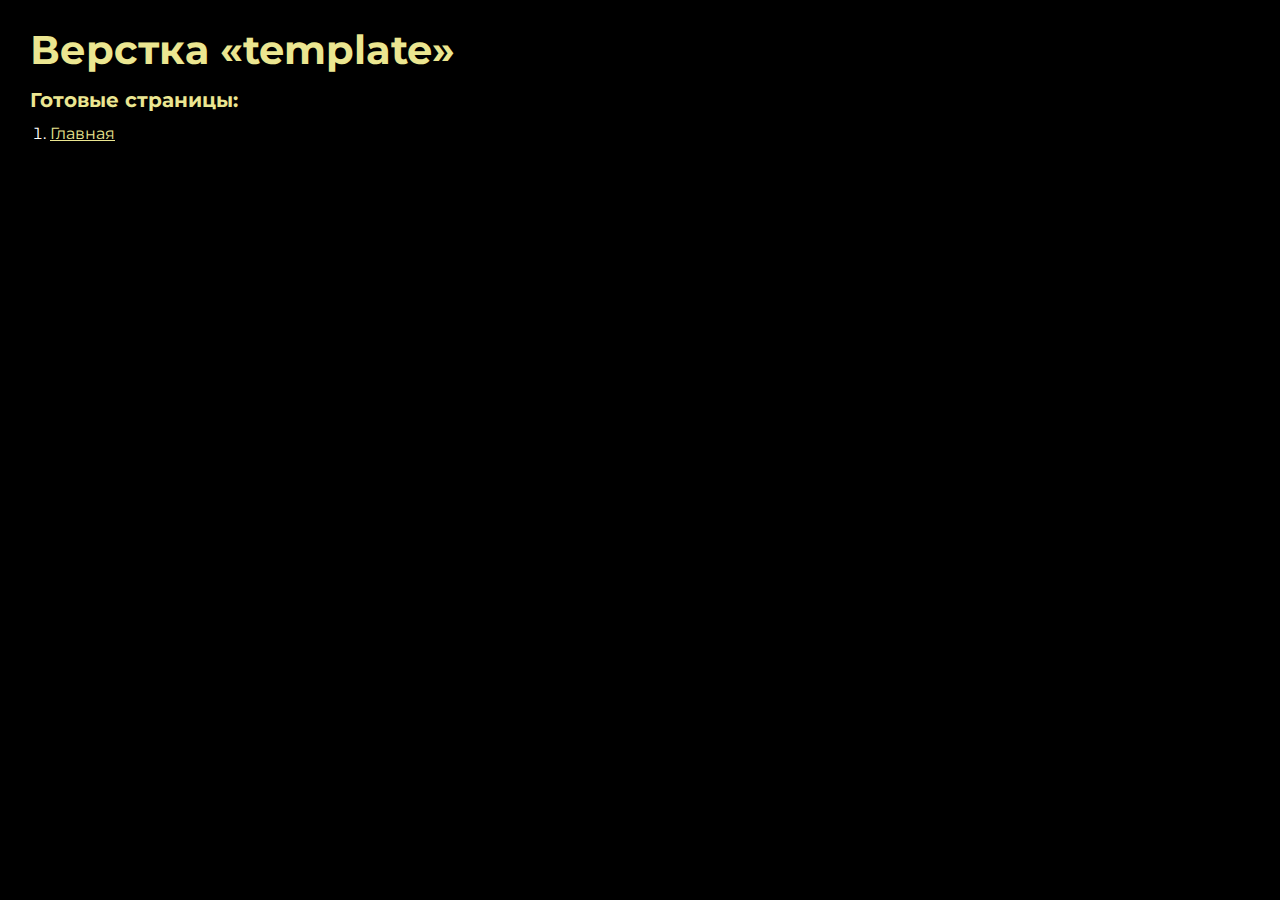
==== index.html @ 788eba3e "first commit" ====
<!DOCTYPE html>
<html>

<head>
	<meta charset="UTF-8">
	<meta name="viewport" content="width=device-width, initial-scale=1.0">
	<title>«template»</title>
</head>

<body>
	<div class="rootpage">
		<h1>Верстка «template»</h1>
		<h2>Готовые страницы:</h2>
		<ol class="rootpage__list">
			<li><a target="_blank" href="home.html">Главная</a></li>
		</ol>
	</div>
</body>
<style>
	@charset "UTF-8";
	@import url("https://fonts.googleapis.com/css?family=Montserrat:regular,700&display=swap");

	*,
	*::before,
	*::after {
		padding: 0px;
		margin: 0px;
		border: 0px;
		box-sizing: border-box;
	}

	html,
	body {
		height: 100%;
		margin: 0;
		padding: 0;
		min-width: 320px;
		width: 100%;
		color: #fff;
		background-color: #000;
	}

	body {
		font-family: Montserrat;
		font-size: 100%;
		line-height: 1;
		font-size: 1rem;
	}

	a {
		text-decoration: underline;
		color: #ebe691
	}

	a:visited {
		text-decoration: underline;
		color: #aaa768;
	}

	a:hover {
		text-decoration: none;
	}

	ul li {
		list-style: none;
	}

	img {
		vertical-align: top;
	}

	.wrapper {
		width: 100%;
		min-height: 100%;
		overflow: hidden;
	}

	.rootpage {
		padding: 30px;
		display: flex;
		flex-direction: column;
		align-items: flex-start;
	}

	@media (max-width: 767px) {
		.rootpage {
			padding: 30px 15px;
		}
	}

	h1 {
		color: #ebe691;
		font-size: 2.5rem;
		margin: 0px 0px 1.25rem 0px;
	}

	@media (max-width: 767px) {
		h1 {
			font-size: 1.85rem;
			margin: 0px 0px 1.25rem 0px;
		}
	}

	h2 {
		color: #ebe691;
		font-size: 1.25rem;
		margin: 0px 0px 1rem 0px;
	}

	@media (max-width: 767px) {
		h2 {
			font-size: 1.125rem;
			margin: 0px 0px 1rem 0px;
		}
	}

	.rootpage__info {
		line-height: 140%;
		margin: 0px 0px 1.5rem 0px;
	}

	.rootpage__list {
		margin: 0px 0px 2.25rem 1.25rem;
	}

	.rootpage__list li:not(:last-child) {
		margin: 0px 0px 15px 0px;
	}

	.rootpage__contacts,
	.rootpage__tnx {
		border-radius: 200px;
		padding: 20px 65px;
		line-height: 140%;
	}

	@media (max-width: 767px) {

		.rootpage__contacts,
		.rootpage__tnx {
			border-radius: 40px;
			padding: 20px;
		}
	}

	.rootpage__contacts {
		background: #32b5a4;

	}

	.rootpage__contacts a {
		color: #ebe691;
	}

	.rootpage__tnx {
		background: #c22d63;
		margin: 0px 0px 1rem 0px;
	}
</style>

</html>
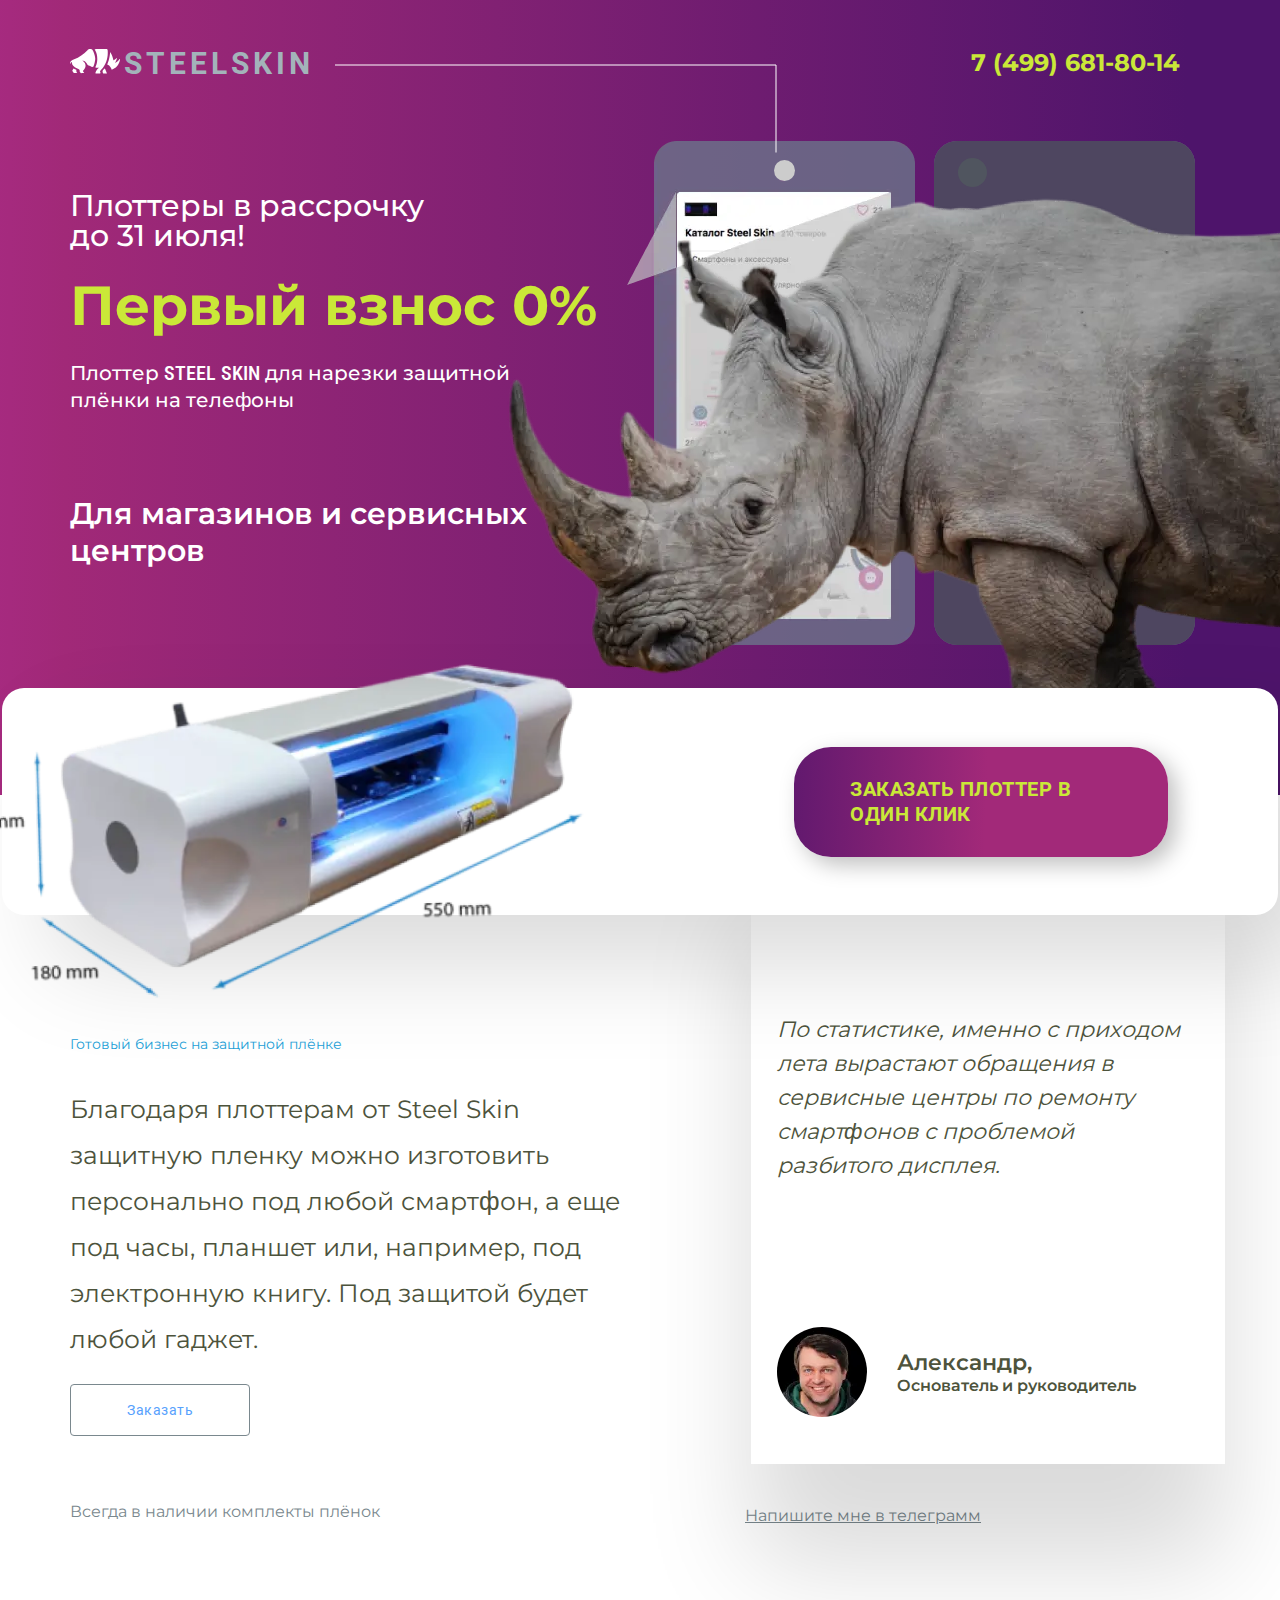
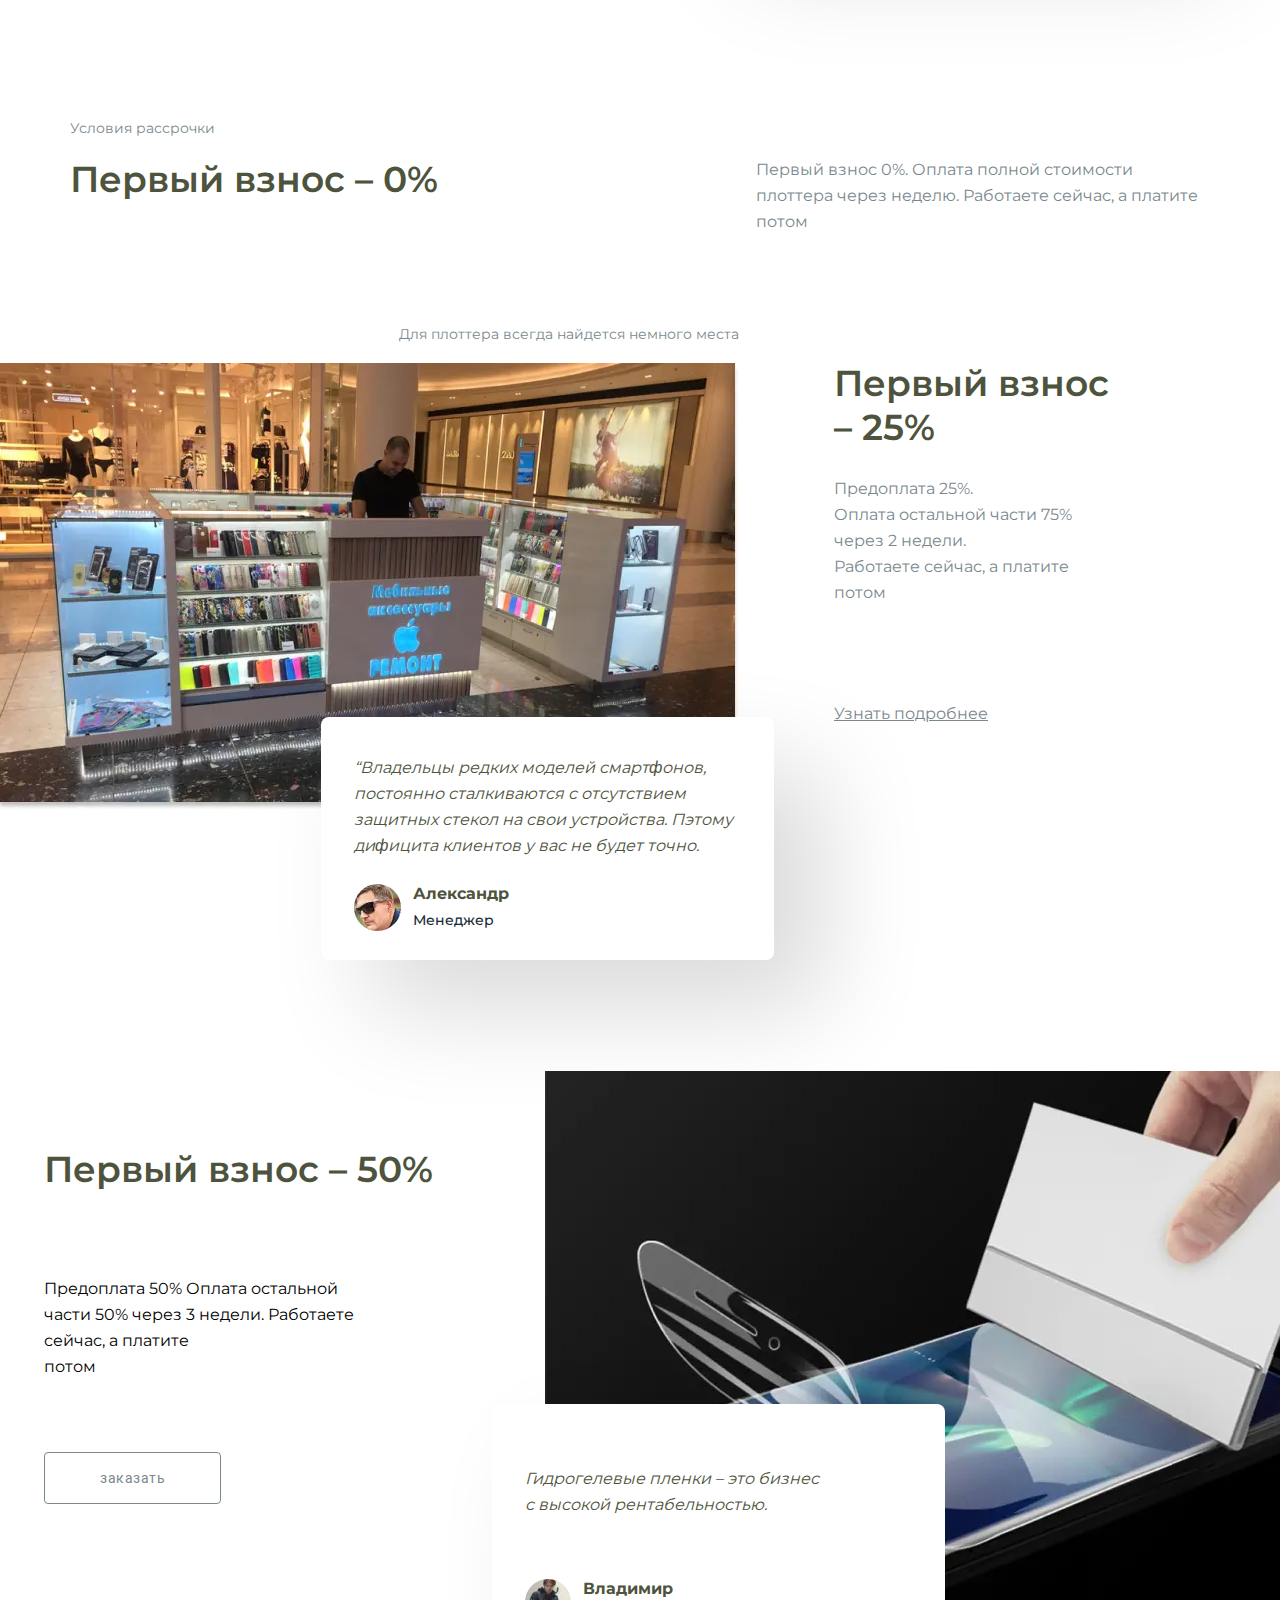
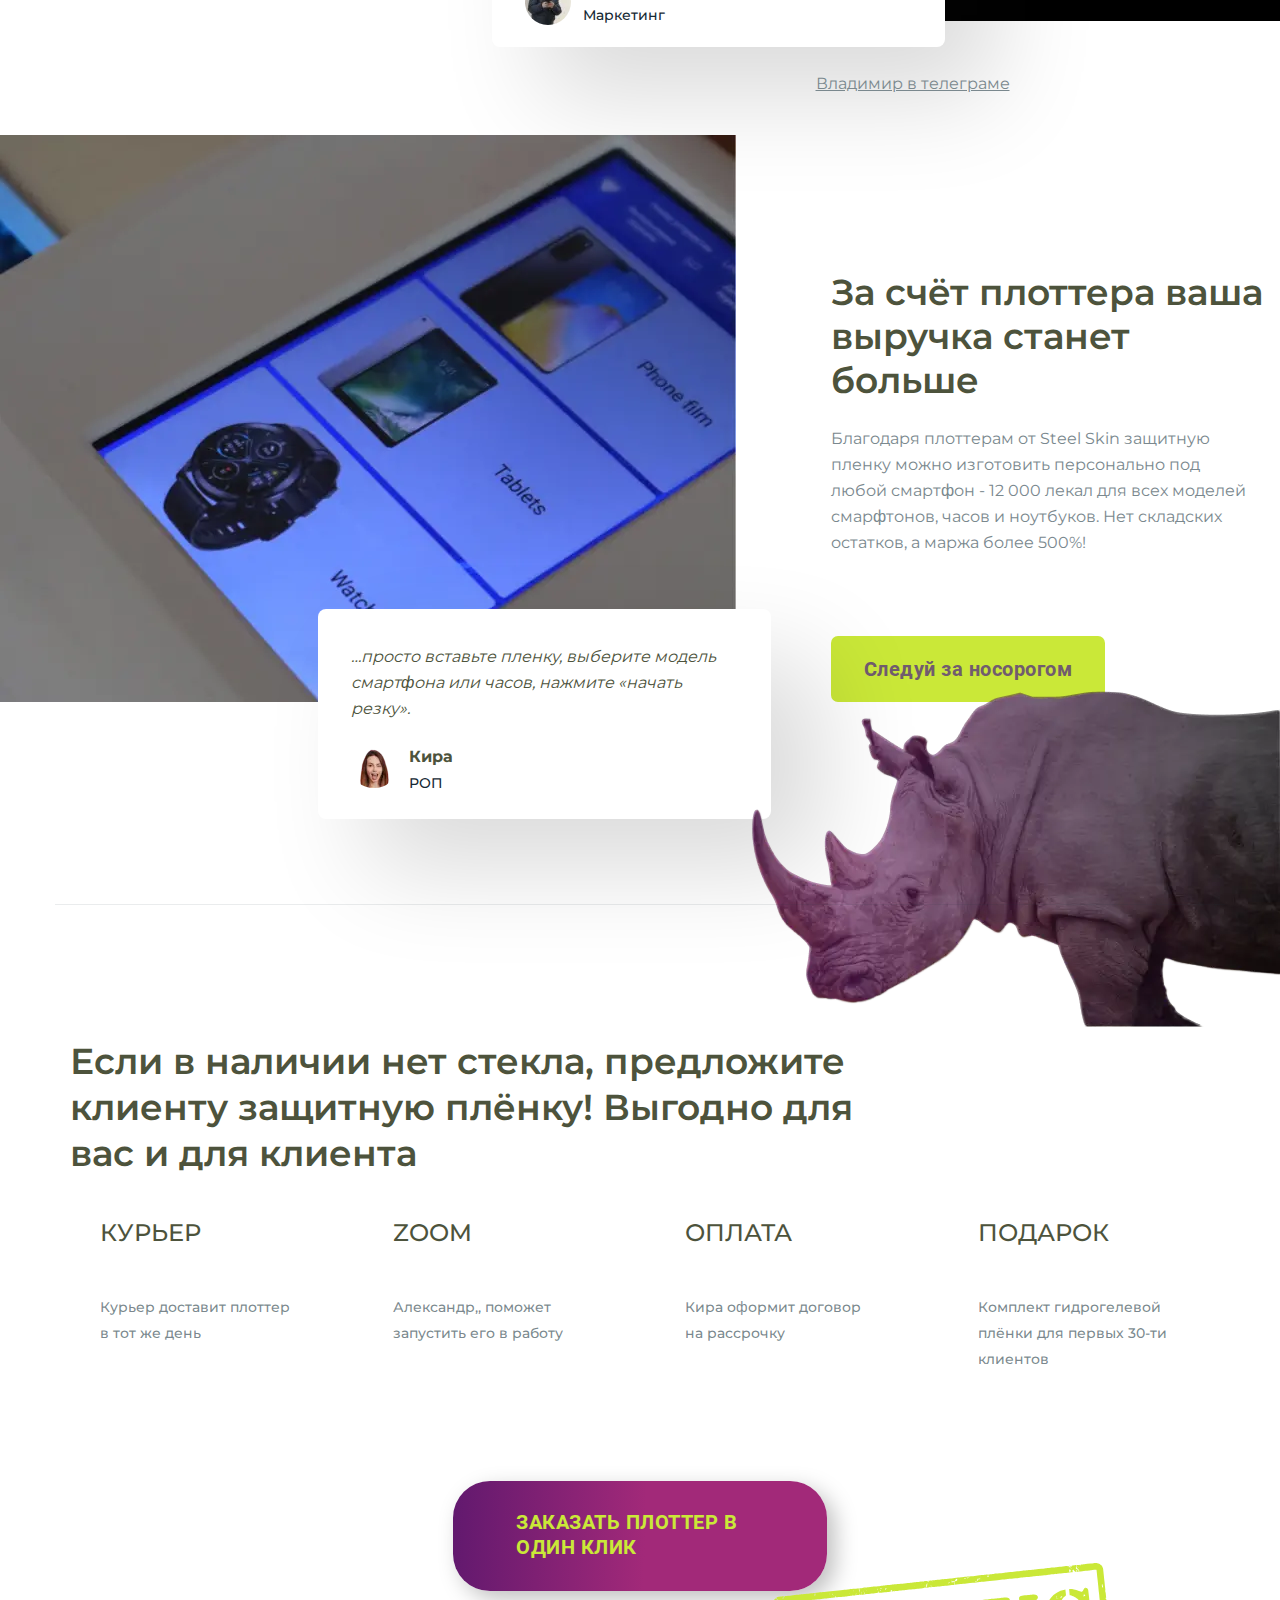
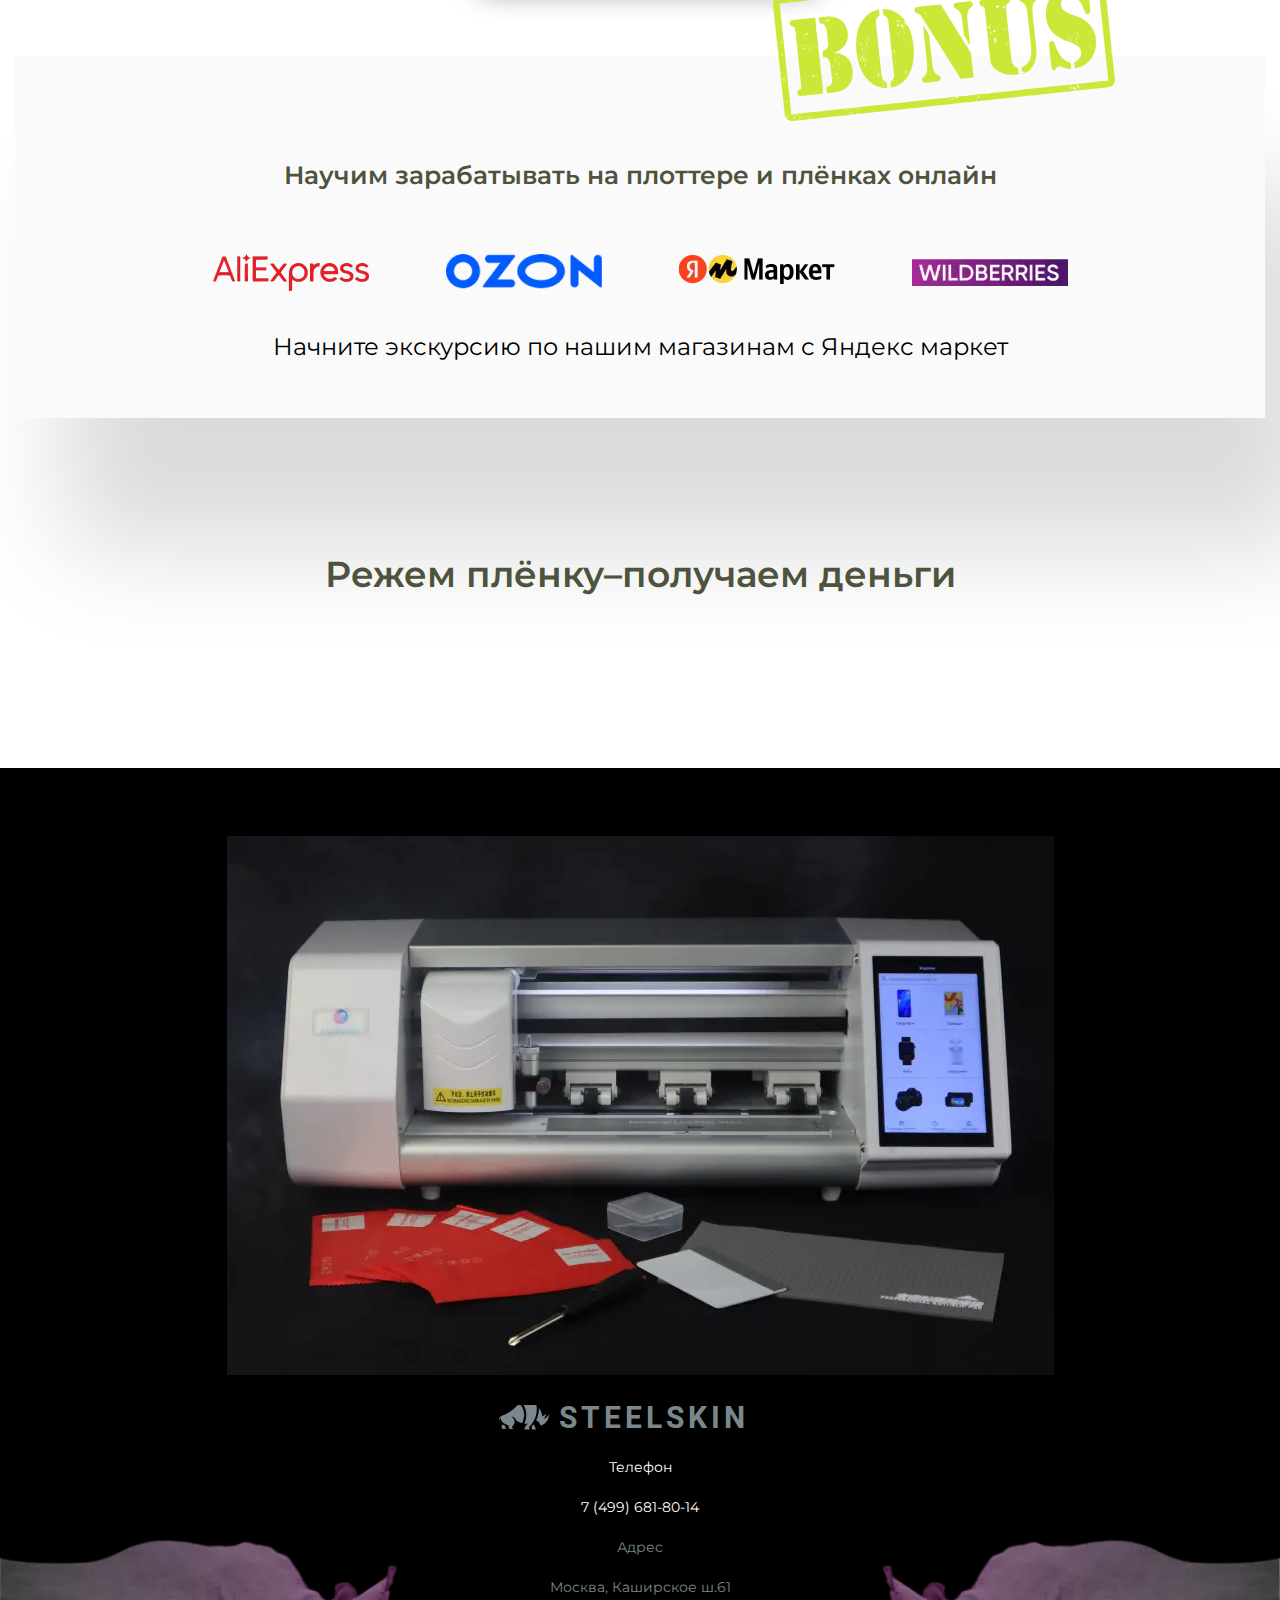
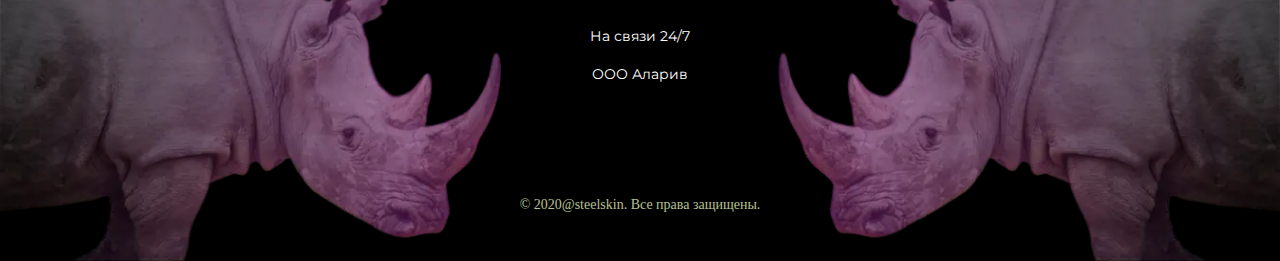
==== commit 066c31d2: "Rename home.html to index.html" ====
--- a/index.html
+++ b/index.html
@@ -1,161 +1,284 @@
 <!DOCTYPE html>
-<html>
+<html lang="ru">
 
 <head>
+	<title>Главная</title>
 	<meta charset="UTF-8">
+	<meta name="format-detection" content="telephone=no">
+	<!-- <style>body{opacity: 0;}</style> -->
+	<link rel="stylesheet" href="css/style.min.css?_v=20220704131139">
+	<!-- <meta name="robots" content="noindex, nofollow"> -->
 	<meta name="viewport" content="width=device-width, initial-scale=1.0">
-	<title>«template»</title>
 </head>
 
 <body>
-	<div class="rootpage">
-		<h1>Верстка «template»</h1>
-		<h2>Готовые страницы:</h2>
-		<ol class="rootpage__list">
-			<li><a target="_blank" href="home.html">Главная</a></li>
-		</ol>
+	<div class="wrapper">
+		<header class="header">
+			<div class="header__container">
+				<a href="#" class="header__logo logo">
+					<svg width="50" height="25" viewBox="0 0 50 25" fill="none" xmlns="http://www.w3.org/2000/svg">
+						<path fill-rule="evenodd" clip-rule="evenodd" d="M18.6328 0.158536C18.3438 0.265656 17.4819 1.08506 16.7175 1.97986C14.0573 5.0939 9.04475 8.41403 4.17051 10.291C1.48203 11.3261 0.621001 12.0445 0.201837 13.6009C-0.202482 15.102 0.00913739 15.2403 0.760431 13.9668C1.54549 12.6362 1.97048 12.6575 1.97193 14.0271C1.97397 16.1648 3.49606 17.7294 7.27028 19.473C9.45547 20.4828 9.9637 20.9814 9.647 21.8063C9.40598 22.4345 10.6754 24.3609 11.1985 24.1601C11.4325 24.0704 12.2077 23.9968 12.9208 23.9968H14.2173L13.5249 22.9774L12.8321 21.958L13.9021 20.8332C16.3461 18.2644 16.0372 14.3528 13.2303 12.3195C11.8828 11.3432 12.4618 11.1773 14.1714 12.0494C15.3727 12.6621 16.7137 14.0832 17.1337 15.1882C17.3087 15.6484 18.0868 16.1983 19.5067 16.8646C22.9092 18.462 23.0259 18.4606 23.7324 16.8127C24.4694 15.0942 25.2612 11.3624 25.2475 9.67298C25.2259 7.03399 23.7487 2.49305 22.3072 0.634753C21.8869 0.0933328 19.608 -0.20212 18.6328 0.158536ZM30.4244 0.0610221C27.2627 0.104394 24.6755 0.186189 24.6755 0.24266C24.6755 0.299131 25.0033 0.932243 25.4041 1.64919C27.6548 5.67579 27.9124 12.447 25.9758 16.6765C25.1005 18.5887 25.2713 18.8128 27.5139 18.6932C28.3548 18.6483 29.0409 18.6772 29.0386 18.7572C29.0363 18.8372 28.5746 19.2008 28.0125 19.565C27.3349 20.0039 26.7573 20.7541 26.2983 21.7921C24.9712 24.7932 24.8513 24.5789 27.8579 24.5789C30.7112 24.5789 30.7933 24.5225 30.2026 22.9686C29.9363 22.2683 30.0463 22.0427 31.3481 20.6184C35.5257 16.0472 37.7744 10.1166 37.7744 3.66875C37.7744 0.768654 37.6478 0.380344 36.61 0.100028C36.3699 0.0351156 33.5862 0.0176502 30.4244 0.0610221ZM39.9785 4.67358C39.676 7.61093 38.9198 10.9558 38.048 13.2111C37.5869 14.4034 37.2388 15.4018 37.2737 15.4301C37.3089 15.4583 37.7587 15.6953 38.2727 15.9567C39.4216 16.5409 40.6422 18.0315 41.2549 19.5984L41.7157 20.7768L43.2058 20.0863C44.9462 19.28 46.7972 17.6857 47.9676 15.9843C48.8776 14.6616 50 11.6236 50 10.4828C50 9.81445 49.8955 9.87034 48.6482 11.2035C47.2548 12.6933 45.4355 13.9985 45.1499 13.7133C45.0608 13.6242 45.28 13.1413 45.6369 12.64C46.3181 11.6835 47.1974 9.16271 46.9398 8.90481C46.8571 8.82214 46.3655 9.15543 45.8477 9.64562C44.9919 10.4557 43.8683 11.189 43.4829 11.189C43.3996 11.189 43.2404 10.6979 43.1292 10.0974C42.8084 8.3663 41.9838 6.16365 41.0325 4.49834L40.1546 2.96112L39.9785 4.67358ZM2.90574 20.5809L2.2406 21.795L3.05623 22.9552C3.85613 24.0934 3.90183 24.1138 5.46817 24.0311C6.34638 23.9845 7.11193 23.9001 7.16928 23.8431C7.22691 23.786 6.98531 23.334 6.63281 22.8388C6.13156 22.135 6.06577 21.8494 6.33066 21.5304C6.60311 21.2017 6.48086 21.0251 5.70278 20.6242C5.17097 20.3503 4.47382 19.9556 4.15333 19.7466C3.62152 19.4002 3.51236 19.4733 2.90574 20.5809ZM33.599 20.6129C32.4408 22.0264 32.3762 22.2904 32.8544 23.6623C33.1679 24.5618 33.209 24.5789 35.0376 24.5789C36.0625 24.5789 36.9011 24.5105 36.9011 24.4267C36.9011 24.1732 35.0687 19.7929 34.8589 19.5449C34.7514 19.418 34.1844 19.8983 33.599 20.6129Z" fill="#ffffff" />
+					</svg>
+					<span>STEELSKIN</span>
+				</a>
+				<div class="line-decor"><img src="img/home/firstscreen/line-decor.svg" alt=""></div>
+				<a href="tel:74996818014" class="header__phone">7 (499) 681-80-14</a>
+			</div>
+		</header>
+
+		<main class="page">
+
+			<div class="firstscreen">
+				<div class="firstscreen__container">
+					<div class="firstscreen__info">
+						<div class="firstscreen__suptitle">Плоттеры в рассрочку до 31 июля!</div>
+						<div class="firstscreen__title">Первый взнос 0% </div>
+						<div class="firstscreen__subtitle">Плоттер <span>STEEL SKIN</span> для нарезки защитной плёнки на теле<span class="f-fix-macbook">ф</span>оны</div>
+						<div class="firstscreen__for">Для магазинов и сервисных центров </div>
+					</div>
+					<div class="firstscreen__media">
+						<div class="firstscreen__images">
+							<div class="firstscreen__image"><picture><source srcset="img/home/firstscreen/firstscreen-1.webp" type="image/webp"><img src="img/home/firstscreen/firstscreen-1.png" alt=""></picture></div>
+							<div class="firstscreen__image"><img src="img/home/firstscreen/firstscreen-2.svg" alt=""></div>
+						</div>
+					</div>
+				</div>
+				<div class="firstscreen__plotter firstscreen-plotter">
+					<div class="firstscreen-plotter__container">
+						<div class="firstscreen-plotter__img"><picture><source srcset="img/home/firstscreen/plotter.webp" type="image/webp"><img src="img/home/firstscreen/plotter.png" alt=""></picture></div>
+						<a data-popup="#popup-form" href="#" class="firstscreen-plotter__order"><span>ЗАКАЗАТЬ ПЛОТТЕР В ОДИН КЛИК</span></a>
+					</div>
+				</div>
+				<div class="firstscreen__rhinoceros"><picture><source srcset="img/home/firstscreen/rhinoceros.webp" type="image/webp"><img src="img/home/firstscreen/rhinoceros.png" alt=""></picture></div>
+			</div>
+
+			<div class="strategy">
+				<div class="strategy__container">
+					<div class="strategy__info">
+						<div class="strategy__ready">Готовый бизнес на защитной плёнке</div>
+						<p class="strategy__text">
+							Благодаря плоттерам от Steel Skin защитную пленку можно изготовить персонально под любой смарт<span class="f-fix-macbook">ф</span>он, а еще под часы, планшет или, например, под электронную книгу. Под защитой будет любой гаджет.
+						</p>
+						<a data-popup="#popup-form" href="#" class="strategy__order-link">Заказать</a>
+					</div>
+					<div class="strategy__founder">
+						<div class="strategy__founder-wrapper">
+							<p class="strategy__quote">
+								По статистике, именно с приходом лета вырастают обращения в сервисные центры по ремонту смарт<span class="f-fix-macbook f-fix-macbook_italic">ф</span>онов с проблемой разбитого дисплея.
+							</p>
+							<div class="strategy__author">
+								<div class="strategy__author-picture"><picture><source srcset="img/home/strategy/author.webp" type="image/webp"><img src="img/home/strategy/author.png" alt=""></picture></div>
+								<div class="strategy__author-name"><span>Александр, </span><span>Основатель и руководитель</span></div>
+							</div>
+						</div>
+					</div>
+					<div class="strategy__footer">
+						<div class="strategy__always">Всегда в наличии комплекты плёнок</div>
+						<a href="#" class="strategy__telegram-link">Напишите мне в телеграмм</a>
+					</div>
+				</div>
+			</div>
+
+			<div class="condition">
+				<div class="condition__container">
+					<div class="condition__header condition-header">
+						<span class="condition-header__note">Условия рассрочки</span>
+						<div class="condition-header__info">
+							<div class="condition-header__title">Первый взнос – 0%</div>
+							<p class="condition-header__text">
+								Первый взнос 0%. Оплата полной стоимости плоттера через неделю. Работаете сейчас, а платите
+								потом
+							</p>
+						</div>
+					</div>
+				</div>
+				<div class="condition__items">
+					<div class="condition__item condition__item_1">
+						<div class="condition__image">
+							<span class="condition-header__note">Для плоттера всегда найдется немного места</span>
+							<picture><source srcset="img/home/condition/condition-1.webp" type="image/webp"><img src="img/home/condition/condition-1.jpg" alt=""></picture>
+							<div class="condition__review condition-review">
+								<p class="condition-review__text">
+									“Владельцы редких моделей смарт<span class="f-fix-macbook">ф</span>онов, постоянно сталкиваются с отсутствием защитных стекол на свои устройства. Пэтому ди<span class="f-fix-macbook">ф</span>ицита клиентов у вас не будет точно.
+								</p>
+								<div class="condition-review__author review-author">
+
+									<div class="review-author__picture"><picture><source srcset="img/home/condition/profile-picture-1.webp" type="image/webp"><img src="img/home/condition/profile-picture-1.png" alt=""></picture></div>
+									<div class="review-author__info">
+										<div class="review-author__name">Александр</div>
+										<div class="review-author__job-title">Менеджер</div>
+									</div>
+								</div>
+							</div>
+						</div>
+						<div class="condition__info">
+							<div class="condition__title">
+								Первый взнос – 25%
+							</div>
+							<p class="condition__text">
+								Предоплата 25%.<br>
+								Оплата остальной части 75% <br>
+								через 2 недели. <br>
+								Работаете сейчас, а платите <br>
+								потом
+							</p>
+							<a href="#" class="condition__more-link condition__link">Узнать подробнее</a>
+
+						</div>
+					</div>
+					<div class="condition__item condition__item_2">
+						<div class="condition__image">
+							<picture><source srcset="img/home/condition/condition-2.webp" type="image/webp"><img src="img/home/condition/condition-2.jpg" alt=""></picture>
+							<div class="condition__review condition-review">
+								<p class="condition-review__text">
+									Гидрогелевые пленки – это бизнес с высокой рентабельностью.
+								</p>
+								<div class="condition-review__author review-author">
+									<div class="review-author__picture"><picture><source srcset="img/home/condition/profile-picture-2.webp" type="image/webp"><img src="img/home/condition/profile-picture-2.png" alt=""></picture></div>
+									<div class="review-author__info">
+										<div class="review-author__name">Владимир</div>
+										<div class="review-author__job-title">Маркетинг</div>
+									</div>
+								</div>
+							</div>
+							<a href="#" class="condition__telegram-link condition__link">Владимир в телеграме</a>
+						</div>
+						<div class="condition__info">
+							<div class="condition__title">
+								Первый взнос – 50%
+							</div>
+							<p class="condition__text">
+								Предоплата 50% Оплата остальной <br> части 50% через 3 недели. Работаете <br>
+								сейчас, а платите<br>
+								потом
+							</p>
+							<a data-popup="#popup-form" href="#" class="condition__buy-link">заказать</a>
+						</div>
+					</div>
+					<div class="condition__item condition__item_3">
+						<div class="condition__image">
+							<picture><source srcset="img/home/condition/condition-3.webp" type="image/webp"><img src="img/home/condition/condition-3.jpg" alt=""></picture>
+							<div class="condition__review condition-review">
+								<p class="condition-review__text">
+									…просто вставьте пленку, выберите модель смарт<span class="f-fix-macbook">ф</span>она или часов, нажмите «начать резку».
+								</p>
+								<div class="condition-review__author review-author">
+									<div class="review-author__picture"><picture><source srcset="img/home/condition/profile-picture-3.webp" type="image/webp"><img src="img/home/condition/profile-picture-3.png" alt=""></picture></div>
+									<div class="review-author__info">
+										<div class="review-author__name">Кира</div>
+										<div class="review-author__job-title">РОП</div>
+									</div>
+								</div>
+							</div>
+						</div>
+						<div class="condition__info">
+							<div class="condition__title">
+								За счёт плоттера ваша выручка станет больше
+							</div>
+							<p class="condition__text">
+								Благодаря плоттерам от Steel Skin защитную пленку можно изготовить персонально под любой смарт<span class="f-fix-macbook">ф</span>он - 12 000 лекал для всех моделей
+								смар<span class="f-fix-macbook">ф</span>тонов, часов и ноутбуков. Нет складских остатков, а маржа более 500%!
+							</p>
+							<a href="#" class="condition__follow-link">Следуй за носорогом</a>
+						</div>
+						<div class="condition__rhinoceros">
+							<picture><source srcset="img/home/common/rhinoceros-purple.webp" type="image/webp"><img src="img/home/common/rhinoceros-purple.png" alt=""></picture>
+						</div>
+					</div>
+				</div>
+			</div>
+
+			<div class="steps">
+				<div class="steps__container">
+					<div class="steps__title">Если в наличии нет стекла, предложите клиенту защитную плёнку! Выгодно для вас и для клиента</div>
+					<div class="steps__items">
+						<div class="steps__item step-item">
+							<div class="step-item__title">КУрьер</div>
+							<div class="step-item__subtitle">Курьер доставит плоттер в тот же день</div>
+						</div>
+						<div class="steps__item step-item">
+							<div class="step-item__title">ZOOM</div>
+							<div class="step-item__subtitle">Александр,, поможет запустить его в работу</div>
+						</div>
+						<div class="steps__item step-item">
+							<div class="step-item__title">Оплата</div>
+							<div class="step-item__subtitle">Кира о<span class="f-fix-macbook">ф</span>ормит договор на рассрочку</div>
+						</div>
+						<div class="steps__item step-item">
+							<div class="step-item__title">Подарок</div>
+							<div class="step-item__subtitle">Комплект гидрогелевой плёнки для первых 30-ти клиентов</div>
+						</div>
+					</div>
+					<button data-popup="#popup-form" class="steps__order-button"><span>ЗАКАЗАТЬ ПЛОТТЕР В ОДИН КЛИК</span></button>
+				</div>
+			</div>
+
+			<div class="teach">
+				<div class="teach__container">
+					<div class="teach__content">
+						<div class="teach__title">Научим зарабатывать на плоттере и плёнках онлайн</div>
+						<div class="teach__images">
+							<a href="https://www.wildberries.ru/catalog/47122877/detail.aspx?targetUrl=XS" target="_blank" class="teach__img"><picture><source srcset="img/home/teach/aliexpress.webp" type="image/webp"><img src="img/home/teach/aliexpress.png" alt=""></picture></a>
+							<a href="https://aliexpress.ru/item/1005003342138492.html?spm=a2g2w.productlist.0.0.33a24b285NwJ5M&sku_id=12000025343377090" target="_blank" class="teach__img"><picture><source srcset="img/home/teach/ozon.webp" type="image/webp"><img src="img/home/teach/ozon.png" alt=""></picture></a>
+							<a href="https://www.ozon.ru/product/zashchitnaya-gidrogelevaya-plenka-dlya-redmi-9a-glyantsevaya-steel-skin-na-ekran-523049677/?asb=ofVAT86GLqYBGQHp0TXyX5Qv1mGJVF2qowDDZ3xFRVU%3D&asb2=7Q0TRANj-7Rl8ERkAKY3p6grJKj9yC-VjXENL8gRZWon2qiuufqd4bq1fbmzqTtZ&keywords=steel+skin&sh=Iu_D3IVlyQ" target="_blank" class="teach__img"><picture><source srcset="img/home/teach/yandex-market.webp" type="image/webp"><img src="img/home/teach/yandex-market.png" alt=""></picture></a>
+							<a href="https://market.yandex.ru/product--plotter-steel-skin-cut8-dlia-narezki-zashchitnoi-gidrogelevoi-plenki-dlia-smartfonov-planshetov-fotoapparatov-igrovykh-konsolei-i-mnogikh-drugikh-gadzhetov/1432005985?nid=27002570&show-uid=16567074371995882259216007&context=search&text=steel skin&sku=101439852904&cpc=bdbmjKUvcNGhHQX0__TfI0kr6fz7DOPerUygzs7PaQNgwo_CpQ3tvcb_UEtpfKLOMZ_huT9EbZsLz5kbJMih2aE4f3hjGB7wVKDotiUxK4yz6aOvOh7Hr-aSD2YPLJdf4pC59uu_8xNoSzd0ik-eQFgGWsB3xjRi_YQbNbINbZJVBHc6RYnKFQ7Lh1A25NiA&do-waremd5=i3GRksT_oWr5UsEiX75Ncw" target="_blank" class="teach__img"><picture><source srcset="img/home/teach/wildberries.webp" type="image/webp"><img src="img/home/teach/wildberries.png" alt=""></picture></a>
+							</a>
+						</div>
+						<div class="teach__start">Начните экскурсию по нашим магазинам с Яндекс маркет</div>
+						<div class="teach__bonus-img"><img src="img/home/teach/bonus.svg" alt=""></div>
+					</div>
+					<div class="teach__cut-get">Режем плёнку–получаем деньги</div>
+				</div>
+			</div>
+
+
+
+		</main>
+		<footer class="footer">
+			<div class="footer__wrapper">
+				<div class="footer__rhinoceros footer__rhinoceros_1"><picture><source srcset="img/home/common/rhinoceros-purple.webp" type="image/webp"><img src="img/home/common/rhinoceros-purple.png" alt=""></picture></div>
+				<div class="footer__container">
+					<div class="footer__image"><picture><source srcset="img/footer/footer-1.webp" type="image/webp"><img src="img/footer/footer-1.jpg" alt=""></picture></div>
+					<div class="footer__content">
+						<a href="#" class="footer__logo logo">
+							<svg width="50" height="25" viewBox="0 0 50 25" fill="none" xmlns="http://www.w3.org/2000/svg">
+								<path fill-rule="evenodd" clip-rule="evenodd" d="M18.6328 0.158536C18.3438 0.265656 17.4819 1.08506 16.7175 1.97986C14.0573 5.0939 9.04475 8.41403 4.17051 10.291C1.48203 11.3261 0.621001 12.0445 0.201837 13.6009C-0.202482 15.102 0.00913739 15.2403 0.760431 13.9668C1.54549 12.6362 1.97048 12.6575 1.97193 14.0271C1.97397 16.1648 3.49606 17.7294 7.27028 19.473C9.45547 20.4828 9.9637 20.9814 9.647 21.8063C9.40598 22.4345 10.6754 24.3609 11.1985 24.1601C11.4325 24.0704 12.2077 23.9968 12.9208 23.9968H14.2173L13.5249 22.9774L12.8321 21.958L13.9021 20.8332C16.3461 18.2644 16.0372 14.3528 13.2303 12.3195C11.8828 11.3432 12.4618 11.1773 14.1714 12.0494C15.3727 12.6621 16.7137 14.0832 17.1337 15.1882C17.3087 15.6484 18.0868 16.1983 19.5067 16.8646C22.9092 18.462 23.0259 18.4606 23.7324 16.8127C24.4694 15.0942 25.2612 11.3624 25.2475 9.67298C25.2259 7.03399 23.7487 2.49305 22.3072 0.634753C21.8869 0.0933328 19.608 -0.20212 18.6328 0.158536ZM30.4244 0.0610221C27.2627 0.104394 24.6755 0.186189 24.6755 0.24266C24.6755 0.299131 25.0033 0.932243 25.4041 1.64919C27.6548 5.67579 27.9124 12.447 25.9758 16.6765C25.1005 18.5887 25.2713 18.8128 27.5139 18.6932C28.3548 18.6483 29.0409 18.6772 29.0386 18.7572C29.0363 18.8372 28.5746 19.2008 28.0125 19.565C27.3349 20.0039 26.7573 20.7541 26.2983 21.7921C24.9712 24.7932 24.8513 24.5789 27.8579 24.5789C30.7112 24.5789 30.7933 24.5225 30.2026 22.9686C29.9363 22.2683 30.0463 22.0427 31.3481 20.6184C35.5257 16.0472 37.7744 10.1166 37.7744 3.66875C37.7744 0.768654 37.6478 0.380344 36.61 0.100028C36.3699 0.0351156 33.5862 0.0176502 30.4244 0.0610221ZM39.9785 4.67358C39.676 7.61093 38.9198 10.9558 38.048 13.2111C37.5869 14.4034 37.2388 15.4018 37.2737 15.4301C37.3089 15.4583 37.7587 15.6953 38.2727 15.9567C39.4216 16.5409 40.6422 18.0315 41.2549 19.5984L41.7157 20.7768L43.2058 20.0863C44.9462 19.28 46.7972 17.6857 47.9676 15.9843C48.8776 14.6616 50 11.6236 50 10.4828C50 9.81445 49.8955 9.87034 48.6482 11.2035C47.2548 12.6933 45.4355 13.9985 45.1499 13.7133C45.0608 13.6242 45.28 13.1413 45.6369 12.64C46.3181 11.6835 47.1974 9.16271 46.9398 8.90481C46.8571 8.82214 46.3655 9.15543 45.8477 9.64562C44.9919 10.4557 43.8683 11.189 43.4829 11.189C43.3996 11.189 43.2404 10.6979 43.1292 10.0974C42.8084 8.3663 41.9838 6.16365 41.0325 4.49834L40.1546 2.96112L39.9785 4.67358ZM2.90574 20.5809L2.2406 21.795L3.05623 22.9552C3.85613 24.0934 3.90183 24.1138 5.46817 24.0311C6.34638 23.9845 7.11193 23.9001 7.16928 23.8431C7.22691 23.786 6.98531 23.334 6.63281 22.8388C6.13156 22.135 6.06577 21.8494 6.33066 21.5304C6.60311 21.2017 6.48086 21.0251 5.70278 20.6242C5.17097 20.3503 4.47382 19.9556 4.15333 19.7466C3.62152 19.4002 3.51236 19.4733 2.90574 20.5809ZM33.599 20.6129C32.4408 22.0264 32.3762 22.2904 32.8544 23.6623C33.1679 24.5618 33.209 24.5789 35.0376 24.5789C36.0625 24.5789 36.9011 24.5105 36.9011 24.4267C36.9011 24.1732 35.0687 19.7929 34.8589 19.5449C34.7514 19.418 34.1844 19.8983 33.599 20.6129Z" fill="#7A888E" />
+							</svg>
+							<span>STEELSKIN</span>
+						</a>
+						<a href="tel:74996818014" class="footer__phone">Телефон <span>7 (499) 681-80-14</span></a>
+						<a href="#" class="footer__address">Адрес <span>Москва, Каширское ш.61</span></a>
+						<span class="footer__text">На связи 24/7</span>
+						<span class="footer__text">ООО Аларив</span>
+					</div>
+					<span class="footer__copy">© 2020@steelskin. Все права защищены.</span>
+				</div>
+				<div class="footer__rhinoceros footer__rhinoceros_2"><picture><source srcset="img/home/common/rhinoceros-purple.webp" type="image/webp"><img src="img/home/common/rhinoceros-purple.png" alt=""></picture></div>
+			</div>
+		</footer>
+
 	</div>
+	<div id="popup-form" aria-hidden="true" class="popup">
+		<div class="popup__wrapper">
+			<form class="popup__content popup-form">
+				<div class="popup-form__logo logo">
+					<span>STEELSKIN</span>
+					<svg width="51" height="25" viewBox="0 0 50 25" fill="none" xmlns="http://www.w3.org/2000/svg">
+						<path fill-rule="evenodd" clip-rule="evenodd" d="M18.6328 0.158536C18.3438 0.265656 17.4819 1.08506 16.7175 1.97986C14.0573 5.0939 9.04475 8.41403 4.17051 10.291C1.48203 11.3261 0.621001 12.0445 0.201837 13.6009C-0.202482 15.102 0.00913739 15.2403 0.760431 13.9668C1.54549 12.6362 1.97048 12.6575 1.97193 14.0271C1.97397 16.1648 3.49606 17.7294 7.27028 19.473C9.45547 20.4828 9.9637 20.9814 9.647 21.8063C9.40598 22.4345 10.6754 24.3609 11.1985 24.1601C11.4325 24.0704 12.2077 23.9968 12.9208 23.9968H14.2173L13.5249 22.9774L12.8321 21.958L13.9021 20.8332C16.3461 18.2644 16.0372 14.3528 13.2303 12.3195C11.8828 11.3432 12.4618 11.1773 14.1714 12.0494C15.3727 12.6621 16.7137 14.0832 17.1337 15.1882C17.3087 15.6484 18.0868 16.1983 19.5067 16.8646C22.9092 18.462 23.0259 18.4606 23.7324 16.8127C24.4694 15.0942 25.2612 11.3624 25.2475 9.67298C25.2259 7.03399 23.7487 2.49305 22.3072 0.634753C21.8869 0.0933328 19.608 -0.20212 18.6328 0.158536ZM30.4244 0.0610221C27.2627 0.104394 24.6755 0.186189 24.6755 0.24266C24.6755 0.299131 25.0033 0.932243 25.4041 1.64919C27.6548 5.67579 27.9124 12.447 25.9758 16.6765C25.1005 18.5887 25.2713 18.8128 27.5139 18.6932C28.3548 18.6483 29.0409 18.6772 29.0386 18.7572C29.0363 18.8372 28.5746 19.2008 28.0125 19.565C27.3349 20.0039 26.7573 20.7541 26.2983 21.7921C24.9712 24.7932 24.8513 24.5789 27.8579 24.5789C30.7112 24.5789 30.7933 24.5225 30.2026 22.9686C29.9363 22.2683 30.0463 22.0427 31.3481 20.6184C35.5257 16.0472 37.7744 10.1166 37.7744 3.66875C37.7744 0.768654 37.6478 0.380344 36.61 0.100028C36.3699 0.0351156 33.5862 0.0176502 30.4244 0.0610221ZM39.9785 4.67358C39.676 7.61093 38.9198 10.9558 38.048 13.2111C37.5869 14.4034 37.2388 15.4018 37.2737 15.4301C37.3089 15.4583 37.7587 15.6953 38.2727 15.9567C39.4216 16.5409 40.6422 18.0315 41.2549 19.5984L41.7157 20.7768L43.2058 20.0863C44.9462 19.28 46.7972 17.6857 47.9676 15.9843C48.8776 14.6616 50 11.6236 50 10.4828C50 9.81445 49.8955 9.87034 48.6482 11.2035C47.2548 12.6933 45.4355 13.9985 45.1499 13.7133C45.0608 13.6242 45.28 13.1413 45.6369 12.64C46.3181 11.6835 47.1974 9.16271 46.9398 8.90481C46.8571 8.82214 46.3655 9.15543 45.8477 9.64562C44.9919 10.4557 43.8683 11.189 43.4829 11.189C43.3996 11.189 43.2404 10.6979 43.1292 10.0974C42.8084 8.3663 41.9838 6.16365 41.0325 4.49834L40.1546 2.96112L39.9785 4.67358ZM2.90574 20.5809L2.2406 21.795L3.05623 22.9552C3.85613 24.0934 3.90183 24.1138 5.46817 24.0311C6.34638 23.9845 7.11193 23.9001 7.16928 23.8431C7.22691 23.786 6.98531 23.334 6.63281 22.8388C6.13156 22.135 6.06577 21.8494 6.33066 21.5304C6.60311 21.2017 6.48086 21.0251 5.70278 20.6242C5.17097 20.3503 4.47382 19.9556 4.15333 19.7466C3.62152 19.4002 3.51236 19.4733 2.90574 20.5809ZM33.599 20.6129C32.4408 22.0264 32.3762 22.2904 32.8544 23.6623C33.1679 24.5618 33.209 24.5789 35.0376 24.5789C36.0625 24.5789 36.9011 24.5105 36.9011 24.4267C36.9011 24.1732 35.0687 19.7929 34.8589 19.5449C34.7514 19.418 34.1844 19.8983 33.599 20.6129Z" fill="#ffffff" />
+					</svg>
+				</div>
+				<div class="popup-form__inputs">
+					<div class="popup-form__input"><input type="text" placeholder="Имя"></div>
+					<div class="popup-form__input"><input data-error="Ошибка" data-validate class="phone" type="text" placeholder="тел"></div>
+					<div class="popup-form__input"><input data-error="Ошибка" data-validate data-required="email" type="text" placeholder="e-mail"></div>
+				</div>
+				<button class="popup-form__button">заказать</button>
+				<div class="popup-form__image"><picture><source srcset="img/home/firstscreen/plotter.webp" type="image/webp"><img src="img/home/firstscreen/plotter.png" alt=""></picture></div>
+			</form>
+		</div>
+	</div>
+
+	<script src="js/app.min.js?_v=20220704131139"></script>
 </body>
-<style>
-	@charset "UTF-8";
-	@import url("https://fonts.googleapis.com/css?family=Montserrat:regular,700&display=swap");
-
-	*,
-	*::before,
-	*::after {
-		padding: 0px;
-		margin: 0px;
-		border: 0px;
-		box-sizing: border-box;
-	}
-
-	html,
-	body {
-		height: 100%;
-		margin: 0;
-		padding: 0;
-		min-width: 320px;
-		width: 100%;
-		color: #fff;
-		background-color: #000;
-	}
-
-	body {
-		font-family: Montserrat;
-		font-size: 100%;
-		line-height: 1;
-		font-size: 1rem;
-	}
-
-	a {
-		text-decoration: underline;
-		color: #ebe691
-	}
-
-	a:visited {
-		text-decoration: underline;
-		color: #aaa768;
-	}
-
-	a:hover {
-		text-decoration: none;
-	}
-
-	ul li {
-		list-style: none;
-	}
-
-	img {
-		vertical-align: top;
-	}
-
-	.wrapper {
-		width: 100%;
-		min-height: 100%;
-		overflow: hidden;
-	}
-
-	.rootpage {
-		padding: 30px;
-		display: flex;
-		flex-direction: column;
-		align-items: flex-start;
-	}
-
-	@media (max-width: 767px) {
-		.rootpage {
-			padding: 30px 15px;
-		}
-	}
-
-	h1 {
-		color: #ebe691;
-		font-size: 2.5rem;
-		margin: 0px 0px 1.25rem 0px;
-	}
-
-	@media (max-width: 767px) {
-		h1 {
-			font-size: 1.85rem;
-			margin: 0px 0px 1.25rem 0px;
-		}
-	}
-
-	h2 {
-		color: #ebe691;
-		font-size: 1.25rem;
-		margin: 0px 0px 1rem 0px;
-	}
-
-	@media (max-width: 767px) {
-		h2 {
-			font-size: 1.125rem;
-			margin: 0px 0px 1rem 0px;
-		}
-	}
-
-	.rootpage__info {
-		line-height: 140%;
-		margin: 0px 0px 1.5rem 0px;
-	}
-
-	.rootpage__list {
-		margin: 0px 0px 2.25rem 1.25rem;
-	}
-
-	.rootpage__list li:not(:last-child) {
-		margin: 0px 0px 15px 0px;
-	}
-
-	.rootpage__contacts,
-	.rootpage__tnx {
-		border-radius: 200px;
-		padding: 20px 65px;
-		line-height: 140%;
-	}
-
-	@media (max-width: 767px) {
-
-		.rootpage__contacts,
-		.rootpage__tnx {
-			border-radius: 40px;
-			padding: 20px;
-		}
-	}
-
-	.rootpage__contacts {
-		background: #32b5a4;
-
-	}
-
-	.rootpage__contacts a {
-		color: #ebe691;
-	}
-
-	.rootpage__tnx {
-		background: #c22d63;
-		margin: 0px 0px 1rem 0px;
-	}
-</style>
-
-</html>+
+</html>
--- a/css/style.min.css
+++ b/css/style.min.css
@@ -0,0 +1 @@
+@charset "UTF-8";@font-face{font-family:Montserrat;font-display:swap;src:url(../fonts/Montserrat-Bold.woff2) format("woff2"),url(../fonts/Montserrat-Bold.woff) format("woff");font-weight:700;font-style:normal}@font-face{font-family:Montserrat;font-display:swap;src:url(../fonts/Montserrat-Medium.woff2) format("woff2"),url(../fonts/Montserrat-Medium.woff) format("woff");font-weight:500;font-style:normal}@font-face{font-family:Montserrat;font-display:swap;src:url(../fonts/Montserrat-MediumItalic.woff2) format("woff2"),url(../fonts/Montserrat-MediumItalic.woff) format("woff");font-weight:400;font-style:normal}@font-face{font-family:Montserrat;font-display:swap;src:url(../fonts/Montserrat-Regular.woff2) format("woff2"),url(../fonts/Montserrat-Regular.woff) format("woff");font-weight:400;font-style:normal}@font-face{font-family:Montserrat;font-display:swap;src:url(../fonts/Montserrat-SemiBold.woff2) format("woff2"),url(../fonts/Montserrat-SemiBold.woff) format("woff");font-weight:600;font-style:normal}@font-face{font-family:Roboto;font-display:swap;src:url(../fonts/Roboto-Bold.woff2) format("woff2"),url(../fonts/Roboto-Bold.woff) format("woff");font-weight:700;font-style:normal}@font-face{font-family:robotoCondensed;font-display:swap;src:url(../fonts/roboto-condensed-medium.woff2) format("woff2"),url(../fonts/roboto-condensed-medium.woff) format("woff");font-weight:500;font-style:normal}@font-face{font-family:Roboto;font-display:swap;src:url(../fonts/Roboto-Light.woff2) format("woff2"),url(../fonts/Roboto-Light.woff) format("woff");font-weight:300;font-style:normal}@font-face{font-family:Roboto;font-display:swap;src:url(../fonts/Roboto-Regular.woff2) format("woff2"),url(../fonts/Roboto-Regular.woff) format("woff");font-weight:400;font-style:normal}*{padding:0;margin:0;border:0}*,:after,:before{-webkit-box-sizing:border-box;box-sizing:border-box}body,html{height:100%;min-width:320px}body{color:#4d533c;line-height:1;font-family:Montserrat;font-size:.875rem;-ms-text-size-adjust:100%;-moz-text-size-adjust:100%;-webkit-text-size-adjust:100%;-webkit-font-smoothing:antialiased;-moz-osx-font-smoothing:grayscale}button,input,textarea{font-family:Montserrat;font-size:inherit}button{cursor:pointer;color:inherit;background-color:inherit}a{color:inherit}a:link,a:visited{text-decoration:none}a:hover{text-decoration:none}ul li{list-style:none}img{vertical-align:top}h1,h2,h3,h4,h5,h6{font-weight:inherit;font-size:inherit}body{background-color:#fff;color:#4d533c;font-size:1rem;line-height:1;font-weight:400;padding-right:0!important}.lock body{-ms-touch-action:none;touch-action:none}.wrapper{min-height:100%;display:-webkit-box;display:-ms-flexbox;display:flex;-webkit-box-orient:vertical;-webkit-box-direction:normal;-ms-flex-direction:column;flex-direction:column;overflow:hidden}.wrapper>main{-webkit-box-flex:1;-ms-flex:1 1 auto;flex:1 1 auto}.wrapper>*{min-width:0}[class*=__container]{max-width:71.25rem;-webkit-box-sizing:content-box;box-sizing:content-box;margin:0 auto;padding:0 .9375rem}body::after{content:"";background-color:rgba(0,0,0,.5);position:fixed;width:100%;height:100%;top:0;left:0;opacity:0;-webkit-transition:opacity .8s ease 0s;-o-transition:opacity .8s ease 0s;transition:opacity .8s ease 0s;pointer-events:none;z-index:149}.popup-show body::after{opacity:1}.popup{position:fixed;top:0;left:0;bottom:0;right:0;padding:30px 10px;-webkit-transition:visibility .8s ease 0s;-o-transition:visibility .8s ease 0s;transition:visibility .8s ease 0s;visibility:hidden;pointer-events:none}.popup_show{z-index:150;visibility:visible;overflow:auto;pointer-events:auto}.popup_show .popup__content{visibility:visible;-webkit-transform:scale(1);-ms-transform:scale(1);transform:scale(1)}.popup__wrapper{display:-webkit-box;display:-ms-flexbox;display:flex;-webkit-box-orient:vertical;-webkit-box-direction:normal;-ms-flex-direction:column;flex-direction:column;-webkit-box-align:center;-ms-flex-align:center;align-items:center;min-height:100%;-webkit-box-flex:1;-ms-flex:1 1 auto;flex:1 1 auto;width:100%;display:flex;-webkit-box-pack:center;-ms-flex-pack:center;justify-content:center;align-items:center}.popup__content{visibility:hidden;-webkit-transform:scale(0);-ms-transform:scale(0);transform:scale(0);-webkit-transition:-webkit-transform .3s ease 0s;transition:-webkit-transform .3s ease 0s;-o-transition:transform .3s ease 0s;transition:transform .3s ease 0s;transition:transform .3s ease 0s,-webkit-transform .3s ease 0s;width:100%}.lock .popup__content{visibility:visible}.popup-form{padding:14px 45px 66px;display:-ms-grid;display:grid;-ms-grid-columns:(1fr)[1];grid-template-columns:repeat(1,1fr);-webkit-box-align:center;-ms-flex-align:center;align-items:center;background:#4f146b;border-radius:10px;max-width:440px;position:relative}.popup-form .form__error{position:absolute}.popup-form__logo{display:-webkit-box;display:-ms-flexbox;display:flex;-webkit-box-orient:vertical;-webkit-box-direction:normal;-ms-flex-direction:column;flex-direction:column;-webkit-box-align:center;-ms-flex-align:center;align-items:center;margin-bottom:1.1875rem}.popup-form__logo span{color:#a3b3ba;margin-bottom:.375rem}.popup-form__inputs{display:-ms-grid;display:grid;-ms-grid-columns:(1fr)[1];grid-template-columns:repeat(1,1fr);gap:40px;margin-bottom:.625rem}.popup-form__inputs input{padding:23px 25px;width:100%;outline:0;background-color:transparent;font-weight:300;font-family:roboto;font-size:1rem;line-height:19px;letter-spacing:4px;color:#b0b0b0}.popup-form__input{background:#fff;border-radius:13px;max-width:349px;z-index:2}.popup-form__button{max-width:216px;border-radius:37px;background:#cae838;font-weight:700;font-size:1.25rem;line-height:1.25;letter-spacing:.5px;color:#4f146b;font-family:roboto;margin:52px;padding:13px;z-index:2}.popup-form__image{position:absolute;left:-98px;bottom:-205px}.popup-form__image img{width:573px;height:374px;-webkit-transform:rotate(7.46deg);-ms-transform:rotate(7.46deg);transform:rotate(7.46deg)}[class*=-ibg]{position:relative}[class*=-ibg] img{position:absolute;width:100%;height:100%;top:0;left:0;-o-object-fit:cover;object-fit:cover}[class*=-ibg_contain] img{-o-object-fit:contain;object-fit:contain}.logo span{font-weight:900;font-size:1.875rem;line-height:1.1666666667;letter-spacing:4px;font-family:Roboto}input{outline:0}.form__error{color:red}.header{position:absolute;width:100%;z-index:2;background-color:transparent}.header__container{display:-webkit-box;display:-ms-flexbox;display:flex;-webkit-box-align:center;-ms-flex-align:center;align-items:center;position:relative;padding-top:44px}.header__logo{-webkit-box-flex:1;-ms-flex:1 1 auto;flex:1 1 auto}.header__logo span{color:#a3b3ba}.header__phone{font-weight:700;font-size:1.5rem;line-height:1.5833333333;color:#cae838;display:inline-block;margin-right:1.875rem}.line-decor{position:absolute;top:64px;left:280px}.footer{position:relative;background:#000;padding-top:68px;padding-bottom:46px;color:#fff}.footer__wrapper{-webkit-box-pack:justify;-ms-flex-pack:justify;justify-content:space-between;display:-webkit-box;display:-ms-flexbox;display:flex}.footer__container{text-align:center}.footer__image{margin-bottom:1.5625rem}.footer__content{max-width:282px;width:100%;margin:0 auto;display:-webkit-box;display:-ms-flexbox;display:flex;-webkit-box-orient:vertical;-webkit-box-direction:normal;-ms-flex-direction:column;flex-direction:column;margin-bottom:6.25rem}.footer__logo{display:-webkit-inline-box;display:-ms-inline-flexbox;display:inline-flex;-webkit-box-align:center;-ms-flex-align:center;align-items:center;margin-bottom:.75rem}.footer__logo svg{margin-right:.625rem}.footer__logo span{color:#7a888e}.footer__phone{font-size:.875rem;line-height:2.8571428571;display:-webkit-box;display:-ms-flexbox;display:flex;-webkit-box-orient:vertical;-webkit-box-direction:normal;-ms-flex-direction:column;flex-direction:column}.footer__address{font-size:.875rem;line-height:2.8571428571;color:#7a888e;margin-bottom:.6875rem;display:-webkit-box;display:-ms-flexbox;display:flex;-webkit-box-orient:vertical;-webkit-box-direction:normal;-ms-flex-direction:column;flex-direction:column}.footer__text{font-size:.875rem;line-height:2.7142857143}.footer__copy{font-family:Poppins;color:#b5c096;font-size:.875rem;line-height:1.5;padding-top:2.1875rem}.footer__rhinoceros{position:absolute;bottom:0}.footer__rhinoceros img{width:527.61px;height:334.08px}.footer__rhinoceros_1{-webkit-transform:scale(-1,1);-ms-transform:scale(-1,1);transform:scale(-1,1);left:0}.footer__rhinoceros_2{right:0}.footer-line__container{height:1px;background-color:#fefbfb;max-width:1315px;padding:0 15px}.firstscreen{padding-top:191px;background:-webkit-gradient(linear,right top,left top,color-stop(7.18%,#4e146b),color-stop(94.97%,#a12978),color-stop(125.59%,#be30a2));background:-o-linear-gradient(right,#4e146b 7.18%,#a12978 94.97%,#be30a2 125.59%);background:linear-gradient(270deg,#4e146b 7.18%,#a12978 94.97%,#be30a2 125.59%);position:relative;color:#fff;padding-bottom:100px}.firstscreen__container{display:-webkit-box;display:-ms-flexbox;display:flex;-webkit-box-pack:justify;-ms-flex-pack:justify;justify-content:space-between;gap:19px}.firstscreen__suptitle{max-width:387px;font-weight:500;font-size:1.875rem;line-height:1;margin-bottom:1.375rem}.firstscreen__title{color:#cae838;font-weight:700;font-size:3.4375rem;line-height:1.1818181818;margin-bottom:1.375rem}.firstscreen__subtitle{font-weight:500;font-size:1.25rem;line-height:1.35;margin-bottom:5.0625rem;max-width:486px}.firstscreen__subtitle span{font-family:robotoCondensed}.firstscreen__for{font-weight:600;font-size:1.875rem;line-height:1.2333333333}.firstscreen__media{-webkit-transform:translate(-15px,-50px);-ms-transform:translate(-15px,-50px);transform:translate(-15px,-50px)}.firstscreen__images{display:-webkit-box;display:-ms-flexbox;display:flex;gap:19px}.firstscreen__image:not(:last-child){position:relative}.firstscreen__image:not(:last-child):before{content:"";position:absolute;top:19px;left:147px;width:21px;height:21px;border-radius:50%;z-index:2;background:-webkit-gradient(linear,left bottom,left top,from(rgba(0,0,0,.2)),to(rgba(0,0,0,.2))),#fff;background:-o-linear-gradient(bottom,rgba(0,0,0,.2),rgba(0,0,0,.2)),#fff;background:linear-gradient(0deg,rgba(0,0,0,.2),rgba(0,0,0,.2)),#fff}.firstscreen__rhinoceros{position:absolute;top:178px;right:-35px}.f-fix-macbook{font-family:sans-serif!important}.f-fix-macbook_italic{font-style:italic}.firstscreen-plotter{position:absolute;width:100%;z-index:2;bottom:-120px}.firstscreen-plotter__container{max-width:1276px;width:100%;padding:0;display:-webkit-box;display:-ms-flexbox;display:flex;background:#fff;-webkit-box-shadow:50px 50px 100px rgba(0,0,0,.145947);box-shadow:50px 50px 100px rgba(0,0,0,.145947);border-radius:22px;min-height:227px;position:relative}.firstscreen-plotter__img{position:absolute;left:-52px;top:-85px}.firstscreen-plotter__img img{width:657px;height:429px}.firstscreen-plotter__order{padding:30px 56px;background:-o-linear-gradient(358.35deg,#4e146b -15.51%,#a22979 51.4%);background:linear-gradient(91.65deg,#4e146b -15.51%,#a22979 51.4%);-webkit-box-shadow:8px 8px 22px rgba(0,0,0,.25);box-shadow:8px 8px 22px rgba(0,0,0,.25);border-radius:37px;display:inline-block;margin-left:auto;-ms-flex-item-align:center;-ms-grid-row-align:center;align-self:center;margin-right:110px}.firstscreen-plotter__order span{color:#cae838;font-family:roboto;font-weight:700;font-size:1.25rem;line-height:1.25;letter-spacing:.5px;max-width:262px;display:inline-block}.strategy{padding-top:241px}.strategy__container{position:relative}.strategy__info{max-width:561px;display:-webkit-box;display:-ms-flexbox;display:flex;-webkit-box-orient:vertical;-webkit-box-direction:normal;-ms-flex-direction:column;flex-direction:column}.strategy__ready{z-index:2;font-size:.875rem;line-height:1.2142857143;color:#1c9ed6;margin-bottom:2.0625rem}.strategy__text{font-size:1.5625rem;line-height:1.84;margin-bottom:1.375rem}.strategy__order-link{font-family:roboto;font-size:.875rem;font-weight:400;line-height:3.9285714286;letter-spacing:.5px;color:#57a1fd;border:1px solid #7a888e;border-radius:4px;padding:16.5px 56px;display:-webkit-inline-box;display:-ms-inline-flexbox;display:inline-flex;-webkit-box-pack:center;-ms-flex-pack:center;justify-content:center;-webkit-box-align:center;-ms-flex-align:center;align-items:center;-ms-flex-item-align:start;align-self:flex-start;max-height:52px;text-align:center;margin-bottom:2.9375rem}.strategy__founder{height:644px;position:absolute;right:0;top:-216px}.strategy__founder-wrapper{background:#fff;display:-webkit-box;display:-ms-flexbox;display:flex;-webkit-box-orient:vertical;-webkit-box-direction:normal;-ms-flex-direction:column;flex-direction:column;height:100%;-webkit-box-shadow:0 100px 100px rgba(0,0,0,.145947);box-shadow:0 100px 100px rgba(0,0,0,.145947);padding:193px 38px 47px 26px;margin-bottom:2.5rem}.strategy__quote{font-style:italic;font-size:1.375rem;line-height:1.5454545455;-webkit-box-flex:1;-ms-flex:1 1 auto;flex:1 1 auto;max-width:410px;height:236px}.strategy__author{display:-webkit-box;display:-ms-flexbox;display:flex;-webkit-box-align:center;-ms-flex-align:center;align-items:center;gap:30px}.strategy__author-picture img{border-radius:50%}.strategy__author-name{font-weight:600;font-size:1.375rem;line-height:1.2272727273}.strategy__author-name span{display:block}.strategy__author-name span:last-child{font-size:1rem;line-height:1.1875}.strategy__telegram-link{font-size:1rem;line-height:1.625;text-decoration:underline!important;color:#7a888e}.strategy__always{font-size:1rem;line-height:1.125;color:#7a888e}.strategy__footer{padding-top:20px;display:-webkit-box;display:-ms-flexbox;display:flex;gap:365px}.condition{background:#fff;padding-top:191px}.condition__title{font-weight:600;font-size:2.25rem;line-height:1.2222222222}.condition__text{font-size:1rem;line-height:1.625;color:#7a888e;max-width:421px}.condition__items{display:-ms-grid;display:grid;-ms-grid-columns:(1fr)[1];grid-template-columns:repeat(1,1fr)}.condition__item{display:-webkit-box;display:-ms-flexbox;display:flex;gap:95px}.condition__item:nth-child(even){-webkit-box-orient:horizontal;-webkit-box-direction:reverse;-ms-flex-direction:row-reverse;flex-direction:row-reverse}.condition__item:nth-child(even) .condition-review{right:0;bottom:-25px;left:-53px}.condition__item_1{margin-bottom:16.3125rem}.condition__item_1 .condition__info{padding-top:2.1875rem}.condition__item_1 .condition__title{margin-bottom:1.6875rem;max-width:300px}.condition__item_1 .condition__text{min-height:198px;margin-bottom:1.6875rem}.condition__item_2{margin-bottom:7.0625rem;gap:112px}.condition__item_2 .condition__info{padding-top:4.75rem}.condition__item_2 .condition__title{margin-bottom:5.3125rem}.condition__item_2 .condition__text{color:#000;min-height:120px;margin-bottom:3.5rem}.condition__item_2 .condition__buy-link{margin-bottom:7.375rem}.condition__item_2 .condition-review{padding-top:62px}.condition__item_2 .condition-review__text{-webkit-box-flex:1;-ms-flex:1 1 auto;flex:1 1 auto;max-width:300px}.condition__item_3{position:relative}.condition__item_3 .condition__info{padding-top:8.4375rem}.condition__item_3 .condition__text{-webkit-box-flex:1;-ms-flex:1 1 auto;flex:1 1 auto}.condition__item_3 .condition__title{max-width:475px;margin-bottom:1.5rem}.condition__item_3 .condition-review{min-height:210px;bottom:-117px}.condition__image{position:relative;display:-webkit-box;display:-ms-flexbox;display:flex;-webkit-box-orient:vertical;-webkit-box-direction:normal;-ms-flex-direction:column;flex-direction:column}.condition__info{display:-webkit-box;display:-ms-flexbox;display:flex;-webkit-box-orient:vertical;-webkit-box-direction:normal;-ms-flex-direction:column;flex-direction:column;height:100%}.condition__link{display:inline-block;font-size:1rem;line-height:1.625;text-decoration:underline!important;color:#7a888e}.condition__more-link{padding-bottom:38px}.condition__telegram-link{position:absolute;bottom:-75px;right:50%;-webkit-transform:translate(50%,0);-ms-transform:translate(50%,0);transform:translate(50%,0)}.condition__buy-link{display:-webkit-inline-box;display:-ms-inline-flexbox;display:inline-flex;-webkit-box-pack:center;-ms-flex-pack:center;justify-content:center;-webkit-box-align:center;-ms-flex-align:center;align-items:center;max-width:177px;width:100%;max-height:52px;font-family:roboto;font-weight:400;font-size:.875rem;line-height:3.7142857143;letter-spacing:.5px;color:#7a888e;border:1px solid #7a888e;border-radius:4px}.condition__follow-link{font-family:roboto;font-weight:700;font-size:1.25rem;display:-webkit-inline-box;display:-ms-inline-flexbox;display:inline-flex;-webkit-box-pack:center;-ms-flex-pack:center;justify-content:center;-webkit-box-align:center;-ms-flex-align:center;align-items:center;line-height:1.25;letter-spacing:.5px;color:#715c6e;background:#cae838;border-radius:7px;height:66px;max-width:274px;width:100%}.condition__rhinoceros{position:absolute;bottom:-325px;right:0}.condition-header{margin-bottom:1.25rem}.condition-header__note{text-align:right;font-size:.875rem;line-height:1.2142857143;color:#7a888e;display:inline-block}.condition-header__note:not(:last-child){margin-bottom:1.25rem}.condition-header__info{display:-webkit-box;display:-ms-flexbox;display:flex;-webkit-box-pack:justify;-ms-flex-pack:justify;justify-content:space-between;margin-bottom:5.6875rem}.condition-header__title{font-weight:600;font-size:2.25rem;line-height:1.2222222222}.condition-header__text{font-size:1rem;line-height:1.625;color:#7a888e;max-width:454px}.condition-review{position:absolute;bottom:-150px;right:-35px;max-width:453px;background-color:#fff;-webkit-box-shadow:50px 50px 100px rgba(0,0,0,.145947);box-shadow:50px 50px 100px rgba(0,0,0,.145947);border-radius:8px;padding:30px 33px 22px 33px;min-height:243px;display:-webkit-box;display:-ms-flexbox;display:flex;-webkit-box-orient:vertical;-webkit-box-direction:normal;-ms-flex-direction:column;flex-direction:column;-webkit-box-pack:center;-ms-flex-pack:center;justify-content:center}.condition-review__text{font-style:italic;font-size:1rem;line-height:1.625;margin-bottom:1.5625rem}.review-author{display:-webkit-box;display:-ms-flexbox;display:flex;gap:.74rem}.review-author__picture img{border-radius:50%}.review-author__name{font-weight:700;font-size:1rem;line-height:1.25;margin-bottom:.5rem}.review-author__job-title{font-weight:500;font-size:.875rem;line-height:1.2142857143;color:#152934}.steps{padding-top:336px}.steps__container{position:relative;position:relative}.steps__container:before{content:"";position:absolute;top:-134px;right:0;background:rgba(33,56,66,.0955529);height:1px;width:100%}.steps__title{font-weight:600;font-size:2.25rem;line-height:1.2777777778;margin-bottom:1.1875rem;max-width:855px}.steps__items{display:-ms-grid;display:grid;-ms-grid-columns:(1fr)[4];grid-template-columns:repeat(4,1fr);gap:30px;margin-bottom:6.8125rem}.steps__order-button{padding:29px 49px 31px 63px;background:-o-linear-gradient(358.35deg,#4e146b -15.51%,#a22979 51.4%);background:linear-gradient(91.65deg,#4e146b -15.51%,#a22979 51.4%);-webkit-box-shadow:8px 8px 22px rgba(0,0,0,.25);box-shadow:8px 8px 22px rgba(0,0,0,.25);border-radius:37px;display:-webkit-box;display:-ms-flexbox;display:flex;margin:0 auto}.steps__order-button span{font-family:Roboto;font-weight:700;font-size:1.25rem;line-height:1.25;letter-spacing:.5px;color:#cae838;max-width:262px;width:100%;display:inline-block;text-align:left}.step-item{padding-top:21px;padding-left:30px;padding-right:30px;max-width:255px;width:100%}.step-item__title{font-weight:500;font-size:1.5rem;line-height:1.4166666667;text-transform:uppercase;margin-bottom:2.71875rem}.step-item__subtitle{font-weight:500;font-size:.875rem;line-height:1.8571428571;color:rgba(33,56,66,.6)}.teach{padding-top:65px;padding-bottom:97px}.teach__container{position:relative;max-width:1335px;padding:0 15px}.teach__content{background:#fafafa;-webkit-box-shadow:50px 130px 100px rgba(0,0,0,.145947);box-shadow:50px 130px 100px rgba(0,0,0,.145947);padding-top:82px;padding-bottom:34px;display:-webkit-box;display:-ms-flexbox;display:flex;-webkit-box-orient:vertical;-webkit-box-direction:normal;-ms-flex-direction:column;flex-direction:column;-webkit-box-align:center;-ms-flex-align:center;align-items:center;-webkit-box-pack:center;-ms-flex-pack:center;justify-content:center;margin-bottom:7.75rem}.teach__title{font-weight:600;font-size:1.5625rem;line-height:2.96;margin-bottom:2.625rem}.teach__images{display:-webkit-box;display:-ms-flexbox;display:flex;gap:77px;-webkit-box-pack:center;-ms-flex-pack:center;justify-content:center;-ms-flex-wrap:wrap;flex-wrap:wrap;margin-bottom:1.171875rem}.teach__start{font-size:1.5rem;line-height:3.0833333333;color:#000}.teach__bonus-img{position:absolute;top:-93px;right:165px}.teach__cut-get{text-align:center;margin:0 auto;font-weight:600;font-size:2.25rem;line-height:1.8055555556;color:#4d533c;min-height:129px}